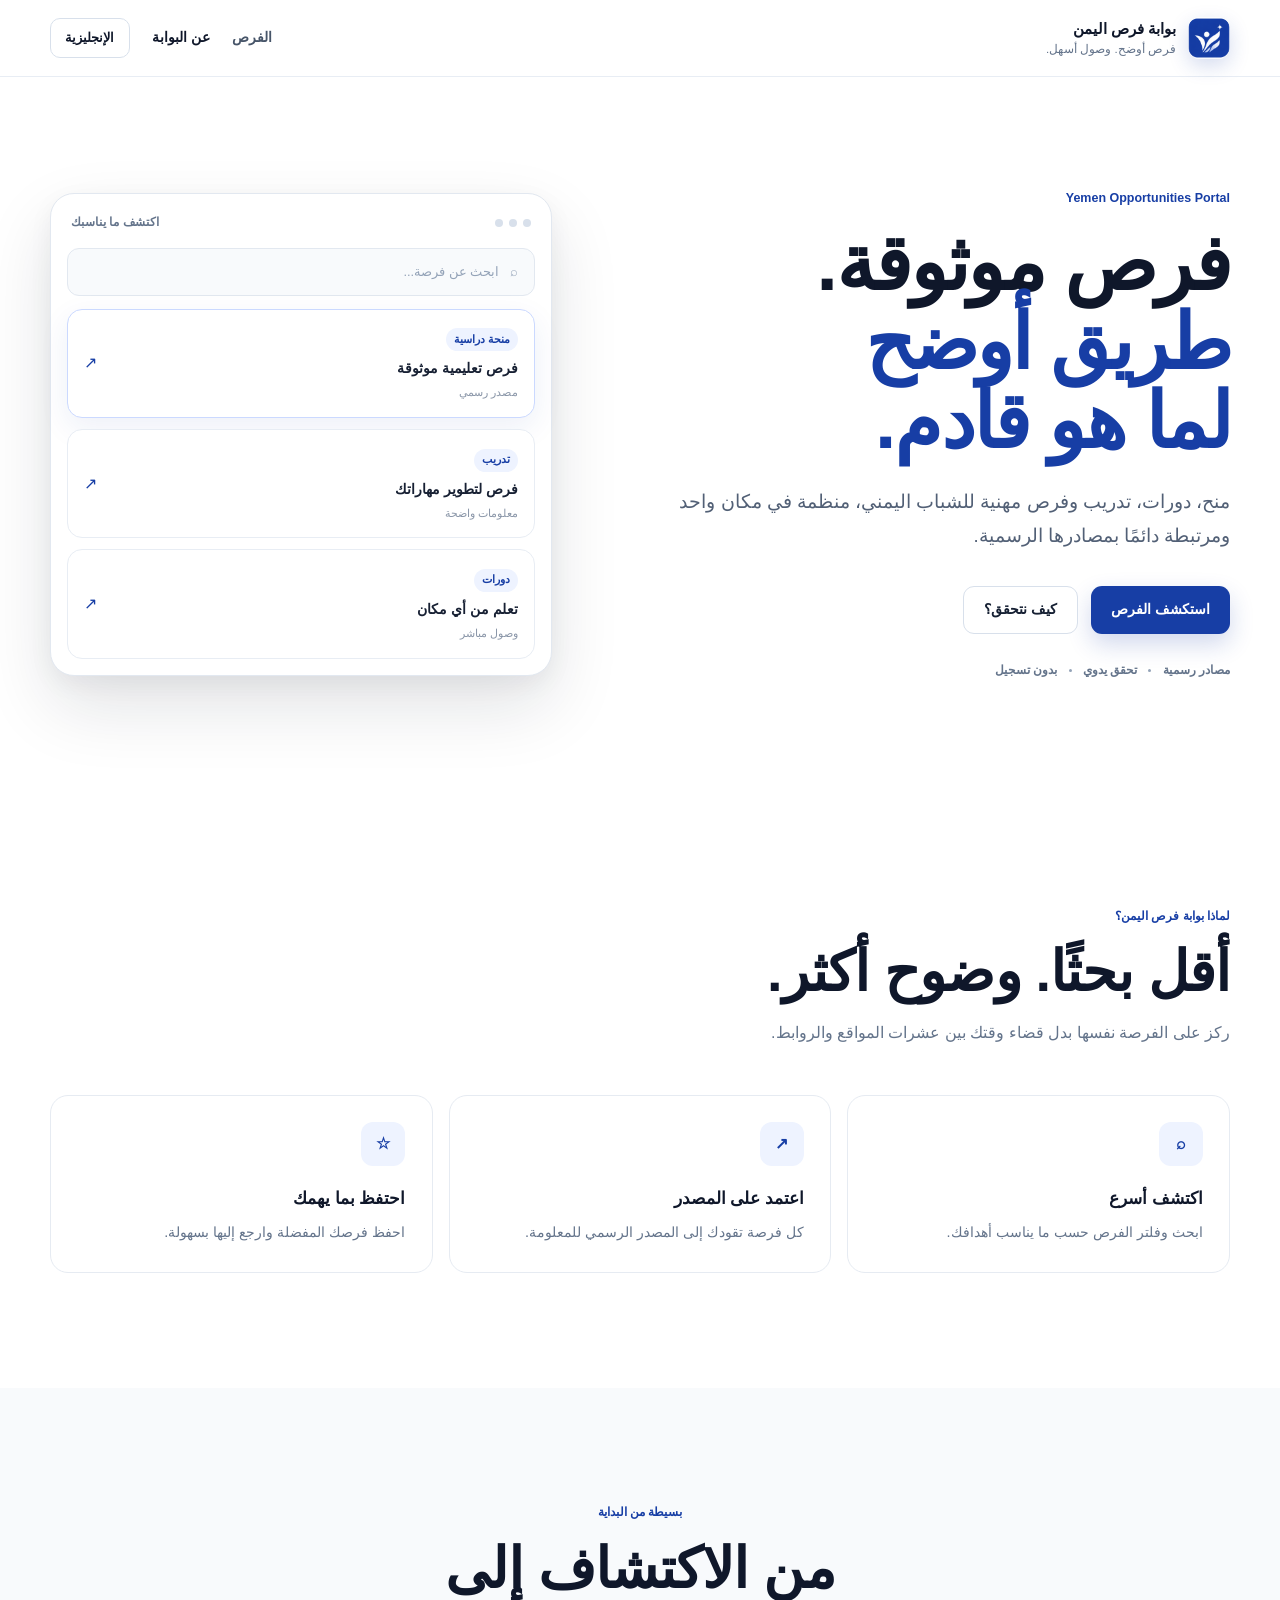
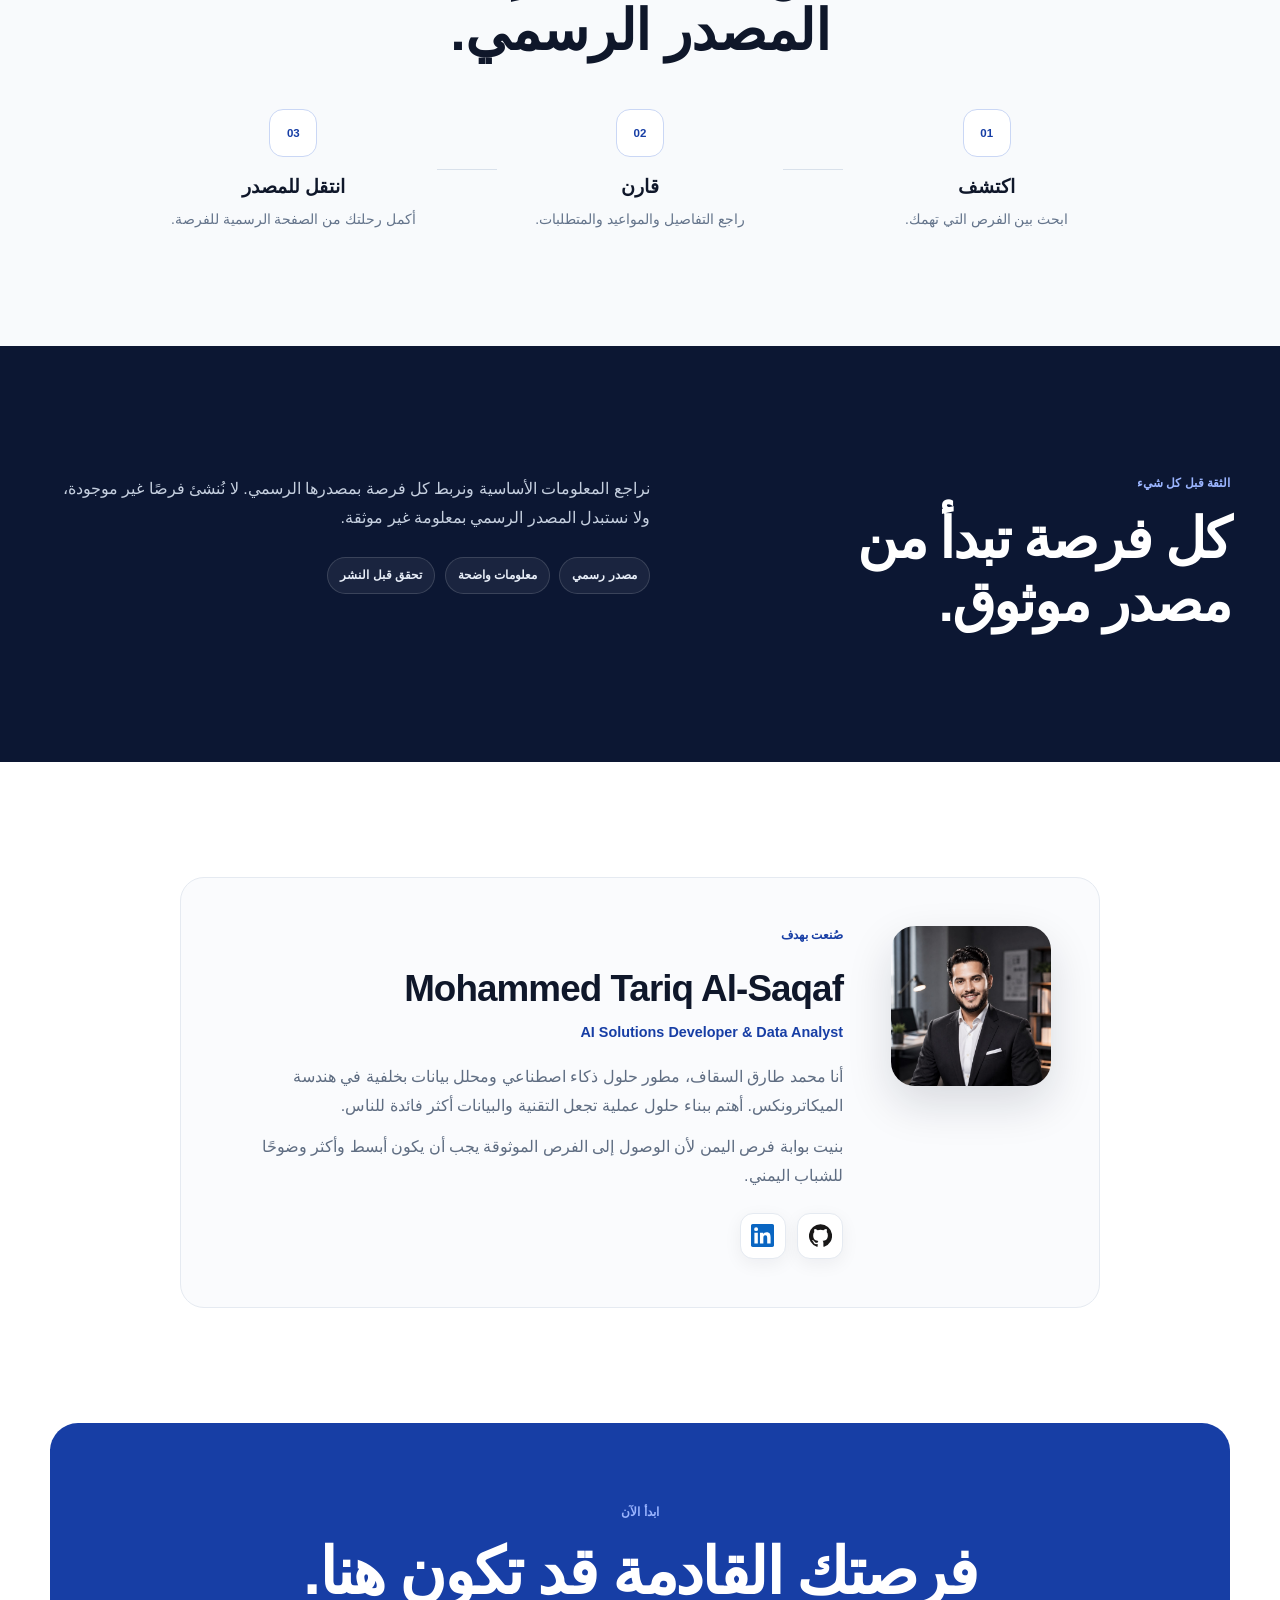
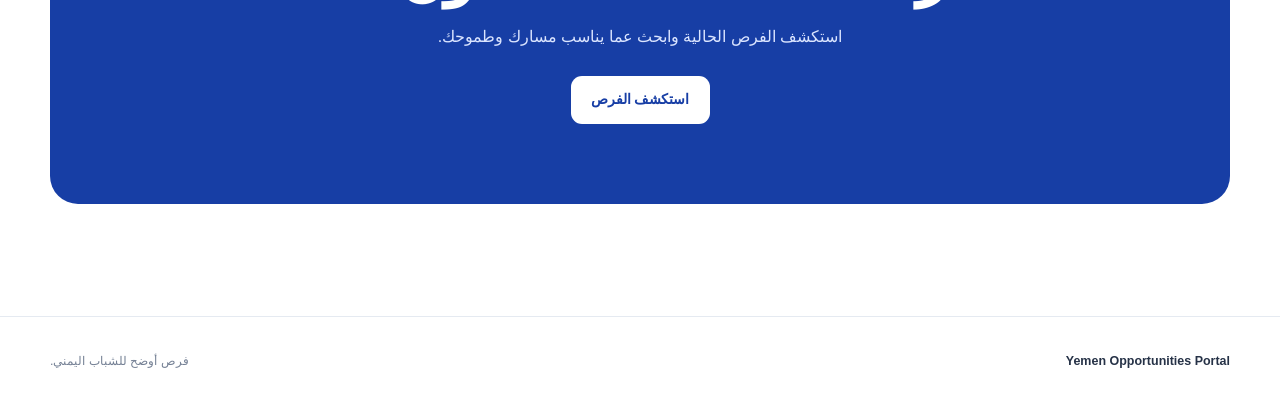
==== about.html @ e187bb05 "feat(about): add bilingual product page and shared navigation" ====
﻿<!DOCTYPE html>
<html lang="ar" dir="rtl">
<head>
  <meta charset="UTF-8">

  <meta
    name="viewport"
    content="width=device-width, initial-scale=1.0"
  >

  <meta
    name="description"
    content="بوابة فرص اليمن تساعد الطلاب والشباب اليمني على اكتشاف المنح والدورات والتدريب والفرص المهنية من مصادرها الرسمية."
  >

  <title>عن بوابة فرص اليمن</title>

  <link rel="stylesheet" href="css/styles.css">
  <link rel="stylesheet" href="css/about.css">
  <link rel="icon" href="data:,">
</head>

<body class="yp-about-page">

  <a
    href="#mainContent"
    id="skipLink"
    class="skip-link"
  >
    انتقل إلى المحتوى الرئيسي
  </a>

  <!-- Header -->
  <header class="yp-header">
    <div class="yp-shell yp-header-inner">

      <a
        href="index.html?lang=ar"
        class="yp-brand"
        data-preserve-lang
        data-base-href="index.html"
        aria-label="بوابة فرص اليمن"
      >
        <img
          src="assets/images/yemen-opportunities-logo.png"
          class="yp-brand-logo"
          alt=""
          width="42"
          height="42"
          aria-hidden="true"
        >

        <span class="yp-brand-copy">
          <strong id="siteTitle">
            بوابة فرص اليمن
          </strong>

          <small id="brandTagline">
            فرص أوضح. وصول أسهل.
          </small>
        </span>
      </a>

      <nav
        class="yp-nav"
        aria-label="التنقل الرئيسي"
      >
        <a
          href="index.html?lang=ar"
          id="homeNav"
          data-preserve-lang
          data-base-href="index.html"
        >
          الفرص
        </a>

        <span
          id="aboutNav"
          class="yp-nav-active"
          aria-current="page"
        >
          عن البوابة
        </span>

        <button
          type="button"
          id="langToggle"
          class="yp-language-button"
          aria-label="Switch language to English"
        >
          English
        </button>
      </nav>

    </div>
  </header>

  <main id="mainContent">

    <!-- Hero -->
    <section class="yp-hero">
      <div class="yp-shell yp-hero-grid">

        <div class="yp-hero-content">

          <p
            id="heroEyebrow"
            class="yp-eyebrow"
          >
            Yemen Opportunities Portal
          </p>

          <h1 class="yp-hero-title">
            <span id="heroTitlePrimary">
              فرص موثوقة.
            </span>

            <span
              id="heroTitleAccent"
              class="yp-title-accent"
            >
              طريق أوضح لما هو قادم.
            </span>
          </h1>

          <p
            id="heroDescription"
            class="yp-hero-description"
          >
            منح، دورات، تدريب وفرص مهنية للشباب اليمني،
            منظمة في مكان واحد ومرتبطة دائمًا بمصادرها
            الرسمية.
          </p>

          <div class="yp-hero-actions">

            <a
              href="index.html?lang=ar"
              id="exploreButton"
              class="yp-button yp-button-primary"
              data-preserve-lang
              data-base-href="index.html"
            >
              استكشف الفرص
            </a>

            <a
              href="#trust"
              id="trustButton"
              class="yp-button yp-button-secondary"
            >
              كيف نتحقق؟
            </a>

          </div>

          <div class="yp-trust-line">
            <span id="trustOfficial">
              مصادر رسمية
            </span>

            <i aria-hidden="true"></i>

            <span id="trustReviewed">
              تحقق يدوي
            </span>

            <i aria-hidden="true"></i>

            <span id="trustNoSignup">
              بدون تسجيل
            </span>
          </div>

        </div>

        <!-- Product visual -->
        <div
          class="yp-product-visual"
          aria-hidden="true"
        >
          <div class="yp-product-window">

            <div class="yp-window-top">
              <div class="yp-window-dots">
                <span></span>
                <span></span>
                <span></span>
              </div>

              <span id="visualHeading">
                اكتشف ما يناسبك
              </span>
            </div>

            <div class="yp-mini-search">
              <span>⌕</span>
              <span id="visualSearch">
                ابحث عن فرصة...
              </span>
            </div>

            <div class="yp-mini-card yp-mini-card-main">
              <div>
                <span
                  id="visualType1"
                  class="yp-mini-badge"
                >
                  منحة دراسية
                </span>

                <strong id="visualTitle1">
                  فرص تعليمية موثوقة
                </strong>

                <small id="visualMeta1">
                  مصدر رسمي
                </small>
              </div>

              <span class="yp-mini-arrow">↗</span>
            </div>

            <div class="yp-mini-card">
              <div>
                <span
                  id="visualType2"
                  class="yp-mini-badge"
                >
                  تدريب
                </span>

                <strong id="visualTitle2">
                  فرص لتطوير مهاراتك
                </strong>

                <small id="visualMeta2">
                  معلومات واضحة
                </small>
              </div>

              <span class="yp-mini-arrow">↗</span>
            </div>

            <div class="yp-mini-card">
              <div>
                <span
                  id="visualType3"
                  class="yp-mini-badge"
                >
                  دورات
                </span>

                <strong id="visualTitle3">
                  تعلم من أي مكان
                </strong>

                <small id="visualMeta3">
                  وصول مباشر
                </small>
              </div>

              <span class="yp-mini-arrow">↗</span>
            </div>

          </div>
        </div>

      </div>
    </section>

    <!-- Why -->
    <section class="yp-section">
      <div class="yp-shell">

        <div class="yp-section-heading">
          <p id="whyEyebrow" class="yp-eyebrow">
            لماذا بوابة فرص اليمن؟
          </p>

          <h2 id="whyTitle">
            أقل بحثًا. وضوح أكثر.
          </h2>

          <p id="whyDescription">
            ركز على الفرصة نفسها بدل قضاء وقتك بين
            عشرات المواقع والروابط.
          </p>
        </div>

        <div class="yp-feature-grid">

          <article class="yp-feature">
            <div class="yp-feature-icon" aria-hidden="true">
              ⌕
            </div>

            <h3 id="feature1Title">
              اكتشف أسرع
            </h3>

            <p id="feature1Text">
              ابحث وفلتر الفرص حسب ما يناسب أهدافك.
            </p>
          </article>

          <article class="yp-feature">
            <div class="yp-feature-icon" aria-hidden="true">
              ↗
            </div>

            <h3 id="feature2Title">
              اعتمد على المصدر
            </h3>

            <p id="feature2Text">
              كل فرصة تقودك إلى المصدر الرسمي للمعلومة.
            </p>
          </article>

          <article class="yp-feature">
            <div class="yp-feature-icon" aria-hidden="true">
              ☆
            </div>

            <h3 id="feature3Title">
              احتفظ بما يهمك
            </h3>

            <p id="feature3Text">
              احفظ فرصك المفضلة وارجع إليها بسهولة.
            </p>
          </article>

        </div>

      </div>
    </section>

    <!-- How it works -->
    <section class="yp-section yp-section-soft">
      <div class="yp-shell">

        <div class="yp-section-heading yp-heading-center">
          <p id="howEyebrow" class="yp-eyebrow">
            بسيطة من البداية
          </p>

          <h2 id="howTitle">
            من الاكتشاف إلى المصدر الرسمي.
          </h2>
        </div>

        <div class="yp-steps">

          <article class="yp-step">
            <span>01</span>
            <h3 id="step1Title">اكتشف</h3>
            <p id="step1Text">
              ابحث بين الفرص التي تهمك.
            </p>
          </article>

          <div class="yp-step-line" aria-hidden="true"></div>

          <article class="yp-step">
            <span>02</span>
            <h3 id="step2Title">قارن</h3>
            <p id="step2Text">
              راجع التفاصيل والمواعيد والمتطلبات.
            </p>
          </article>

          <div class="yp-step-line" aria-hidden="true"></div>

          <article class="yp-step">
            <span>03</span>
            <h3 id="step3Title">انتقل للمصدر</h3>
            <p id="step3Text">
              أكمل رحلتك من الصفحة الرسمية للفرصة.
            </p>
          </article>

        </div>

      </div>
    </section>

    <!-- Trust -->
    <section
      id="trust"
      class="yp-trust-section"
    >
      <div class="yp-shell yp-trust-grid">

        <div>
          <p
            id="trustSectionEyebrow"
            class="yp-eyebrow yp-eyebrow-light"
          >
            الثقة قبل كل شيء
          </p>

          <h2 id="trustSectionTitle">
            كل فرصة تبدأ من مصدر موثوق.
          </h2>
        </div>

        <div class="yp-trust-copy">
          <p id="trustSectionText">
            نراجع المعلومات الأساسية ونربط كل فرصة
            بمصدرها الرسمي. لا نُنشئ فرصًا غير موجودة،
            ولا نستبدل المصدر الرسمي بمعلومة غير موثقة.
          </p>

          <div class="yp-trust-points">
            <span id="trustPoint1">
              مصدر رسمي
            </span>

            <span id="trustPoint2">
              معلومات واضحة
            </span>

            <span id="trustPoint3">
              تحقق قبل النشر
            </span>
          </div>
        </div>

      </div>
    </section>

    <!-- Creator -->
    <section class="yp-section yp-creator-section">
      <div class="yp-shell">

        <div class="yp-creator-card">

          <img
            src="assets/images/mohammed-tariq-profile.jpg"
            class="yp-creator-photo"
            alt="Mohammed Tariq Al-Saqaf"
            width="160"
            height="160"
          >

          <div class="yp-creator-content">

            <p
              id="creatorEyebrow"
              class="yp-eyebrow"
            >
              صُنعت بهدف
            </p>

            <h2 id="creatorName">
              Mohammed Tariq Al-Saqaf
            </h2>

            <p
              id="creatorRole"
              class="yp-creator-role"
            >
              AI Solutions Developer & Data Analyst
            </p>

            <p
              id="creatorBio"
              class="yp-creator-bio"
            >
              أنا محمد طارق السقاف، مطور حلول ذكاء
              اصطناعي ومحلل بيانات بخلفية في هندسة
              الميكاترونكس. أهتم ببناء حلول عملية تجعل
              التقنية والبيانات أكثر فائدة للناس.
            </p>

            <p
              id="creatorMission"
              class="yp-creator-mission"
            >
              بنيت بوابة فرص اليمن لأن الوصول إلى الفرص
              الموثوقة يجب أن يكون أبسط وأكثر وضوحًا
              للشباب اليمني.
            </p>

            <div
              class="yp-creator-links"
              aria-label="Professional profiles"
            >
              <a
                href="https://github.com/xmohamedtariq"
                target="_blank"
                rel="noopener noreferrer"
                class="yp-social-icon-link yp-social-github"
                aria-label="Mohammed Tariq on GitHub"
                title="GitHub"
              >
                <svg
                  viewBox="0 0 24 24"
                  aria-hidden="true"
                  focusable="false"
                >
                  <path
                    fill="currentColor"
                    d="M12 .297a12 12 0 0 0-3.79 23.4c.6.113.82-.258.82-.577v-2.234c-3.338.726-4.042-1.416-4.042-1.416-.546-1.387-1.333-1.756-1.333-1.756-1.089-.745.083-.729.083-.729 1.205.085 1.839 1.237 1.839 1.237 1.07 1.834 2.807 1.304 3.492.997.108-.775.419-1.305.762-1.605-2.665-.303-5.466-1.332-5.466-5.93 0-1.31.469-2.381 1.236-3.221-.124-.303-.535-1.524.117-3.176 0 0 1.008-.322 3.301 1.23a11.5 11.5 0 0 1 6.003-.001c2.291-1.552 3.297-1.23 3.297-1.23.653 1.653.242 2.874.118 3.176.77.84 1.235 1.911 1.235 3.221 0 4.61-2.804 5.624-5.475 5.921.43.372.823 1.103.823 2.222v3.293c0 .319.216.694.825.576A12.002 12.002 0 0 0 12 .297z"
                  />
                </svg>
              </a>

              <a
                href="https://www.linkedin.com/in/mohammed-tariq-3a1a0824a/"
                target="_blank"
                rel="noopener noreferrer"
                class="yp-social-icon-link yp-social-linkedin"
                aria-label="Mohammed Tariq on LinkedIn"
                title="LinkedIn"
              >
                <svg
                  viewBox="0 0 24 24"
                  aria-hidden="true"
                  focusable="false"
                >
                  <path
                    fill="currentColor"
                    d="M20.447 20.452h-3.554v-5.569c0-1.328-.027-3.037-1.852-3.037-1.853 0-2.136 1.445-2.136 2.939v5.667H9.352V9h3.414v1.561h.047c.476-.9 1.637-1.85 3.37-1.85 3.601 0 4.267 2.37 4.267 5.455v6.286zM7.119 20.452H3.554V9h3.565v11.452zM5.337 7.433a2.062 2.062 0 1 1 0-4.124 2.062 2.062 0 0 1 0 4.124zM22.225 0H1.771C.792 0 0 .774 0 1.729v20.542C0 23.227.792 24 1.771 24h20.451C23.2 24 24 23.227 24 22.271V1.729C24 .774 23.2 0 22.225 0z"
                  />
                </svg>
              </a>
            </div>

          </div>

        </div>

      </div>
    </section>

    <!-- CTA -->
    <section class="yp-final-cta">
      <div class="yp-shell">

        <div class="yp-final-card">

          <p
            id="ctaEyebrow"
            class="yp-eyebrow yp-eyebrow-light"
          >
            ابدأ الآن
          </p>

          <h2 id="ctaTitle">
            فرصتك القادمة قد تكون هنا.
          </h2>

          <p id="ctaText">
            استكشف الفرص الحالية وابحث عما يناسب
            مسارك وطموحك.
          </p>

          <a
            href="index.html?lang=ar"
            id="ctaButton"
            class="yp-button yp-button-white"
            data-preserve-lang
            data-base-href="index.html"
          >
            استكشف الفرص
          </a>

        </div>

      </div>
    </section>

  </main>

  <footer class="yp-footer">
    <div class="yp-shell yp-footer-inner">

      <span id="footerBrand">
        Yemen Opportunities Portal
      </span>

      <span id="footerText">
        فرص أوضح للشباب اليمني.
      </span>

    </div>
  </footer>

  <script src="js/translations.js?v=20261016-2"></script>
  <script src="js/navigation.js?v=20261016-2"></script>
  <script src="js/about.js?v=20261016-2"></script>

</body>
</html>
---- css/styles.css ----
/**
 * Yemen Opportunities Portal - Stylesheet
 * Mobile-first responsive styling with CSS logical properties for seamless RTL/LTR support.
 * System font stack only - Zero CDN or external dependencies.
 */

:root {
  --color-bg: #f8fafc;
  --color-surface: #ffffff;
  --color-surface-hover: #f1f5f9;
  --color-border: #cbd5e1;
  --color-border-subtle: #e2e8f0;

  --color-text-main: #0f172a;
  --color-text-muted: #334155;
  --color-text-inverse: #ffffff;

  --color-primary: #1e40af;
  --color-primary-hover: #1e3a8a;
  --color-primary-light: #eff6ff;
  --color-primary-border: #bfdbfe;

  --color-badge-bg: #e0f2fe;
  --color-badge-text: #0369a1;

  --color-warning-bg: #fef3c7;
  --color-warning-text: #92400e;
  --color-warning-border: #fcd34d;

  --color-success-bg: #dcfce7;
  --color-success-text: #166534;

  --color-error-bg: #fee2e2;
  --color-error-text: #991b1b;

  --font-stack: -apple-system, BlinkMacSystemFont, "Segoe UI", Roboto, "Helvetica Neue", Arial, Tahoma, "Noto Sans Arabic", sans-serif;
  --radius-sm: 6px;
  --radius-md: 10px;
  --radius-lg: 14px;
  --shadow-sm: 0 1px 2px 0 rgb(0 0 0 / 0.05);
  --shadow-md: 0 4px 6px -1px rgb(0 0 0 / 0.08), 0 2px 4px -2px rgb(0 0 0 / 0.06);
  --shadow-lg: 0 10px 15px -3px rgb(0 0 0 / 0.08), 0 4px 6px -4px rgb(0 0 0 / 0.05);

  --min-touch-target: 44px;
}

/* Reset & Box Sizing */
*, *::before, *::after {
  box-sizing: border-box;
  margin: 0;
  padding: 0;
}

[hidden] {
  display: none !important;
}

html {
  font-family: var(--font-stack);
  font-size: 16px;
  line-height: 1.5;
  color: var(--color-text-main);
  background-color: var(--color-bg);
  -webkit-text-size-adjust: 100%;
}

body {
  min-height: 100vh;
  display: flex;
  flex-direction: column;
  overflow-x: hidden;
  width: 100%;
}

/* Accessibility: Skip Link */
.skip-link {
  position: absolute;
  top: -100px;
  inset-inline-start: 1rem;
  background: var(--color-primary);
  color: var(--color-text-inverse);
  padding: 0.75rem 1.25rem;
  z-index: 1000;
  border-radius: var(--radius-sm);
  text-decoration: none;
  font-weight: 600;
  transition: top 0.2s ease;
}

.skip-link:focus {
  top: 1rem;
  outline: 3px solid #facc15;
  outline-offset: 2px;
}

/* Keyboard Focus Indicators */
:focus-visible {
  outline: 3px solid var(--color-primary);
  outline-offset: 2px;
}

/* Header */
.site-header {
  background-color: var(--color-surface);
  border-bottom: 1px solid var(--color-border);
  box-shadow: var(--shadow-sm);
  width: 100%;
}

.header-container {
  max-width: 1200px;
  margin-inline: auto;
  padding: 1rem 0.75rem;
  display: flex;
  align-items: flex-start;
  justify-content: space-between;
  gap: 0.75rem;
}

.header-brand {
  flex: 1 1 auto;
  min-width: 0;
}

.site-title {
  font-size: 1.25rem;
  font-weight: 800;
  color: var(--color-primary);
  line-height: 1.25;
  overflow-wrap: break-word;
}

@media (min-width: 600px) {
  .site-title {
    font-size: 1.5rem;
  }
}

.site-subtitle {
  font-size: 0.875rem;
  color: var(--color-text-muted);
  margin-top: 0.25rem;
  line-height: 1.4;
  overflow-wrap: break-word;
}

.header-actions {
  flex: 0 0 auto;
}

.btn-lang {
  min-height: var(--min-touch-target);
  min-width: var(--min-touch-target);
  padding: 0.5rem 0.875rem;
  font-size: 0.875rem;
  font-weight: 700;
  color: var(--color-primary);
  background-color: var(--color-primary-light);
  border: 1px solid var(--color-primary-border);
  border-radius: var(--radius-sm);
  cursor: pointer;
  transition: all 0.2s ease;
  white-space: nowrap;
}

.btn-lang:hover {
  background-color: #dbeafe;
}

/* Main Content Layout */
.main-content {
  flex: 1;
  padding-block: 1.25rem 2.5rem;
  width: 100%;
}

.content-container {
  max-width: 1200px;
  margin-inline: auto;
  padding-inline: 0.75rem;
  width: 100%;
}

/* Controls Section (Search + Filters) */
.controls-section {
  margin-bottom: 1.5rem;
}

.search-container {
  margin-bottom: 1rem;
}

.search-label {
  display: block;
  font-size: 0.9375rem;
  font-weight: 700;
  color: var(--color-text-main);
  margin-bottom: 0.375rem;
}

.search-input-wrapper {
  position: relative;
  display: flex;
  align-items: center;
  width: 100%;
}

.search-input {
  width: 100%;
  min-height: var(--min-touch-target);
  padding: 0.625rem 0.875rem;
  padding-inline-end: 2.75rem;
  font-size: 0.9375rem;
  font-family: inherit;
  color: var(--color-text-main);
  background-color: var(--color-surface);
  border: 2px solid var(--color-border);
  border-radius: var(--radius-md);
  box-shadow: var(--shadow-sm);
  transition: border-color 0.2s ease, box-shadow 0.2s ease;
}

.search-input:focus {
  border-color: var(--color-primary);
  box-shadow: 0 0 0 3px rgba(30, 64, 175, 0.15);
  outline: none;
}

.clear-search-btn {
  position: absolute;
  inset-inline-end: 0.5rem;
  min-width: 32px;
  min-height: 32px;
  align-items: center;
  justify-content: center;
  background: none;
  border: none;
  font-size: 1.5rem;
  line-height: 1;
  color: var(--color-text-muted);
  cursor: pointer;
  border-radius: 50%;
}

.clear-search-btn:not([hidden]) {
  display: flex;
}

.clear-search-btn:hover {
  color: var(--color-text-main);
  background-color: var(--color-surface-hover);
}

/* Filters Card */
.filters-card {
  background-color: var(--color-surface);
  border: 1px solid var(--color-border);
  border-radius: var(--radius-md);
  padding: 1rem;
  box-shadow: var(--shadow-sm);
  width: 100%;
}

.filters-header {
  display: flex;
  align-items: center;
  justify-content: space-between;
  gap: 0.75rem;
  margin-bottom: 1rem;
  flex-wrap: wrap;
}

.filters-heading {
  font-size: 1.0625rem;
  font-weight: 700;
  color: var(--color-text-main);
}

.btn {
  display: inline-flex;
  align-items: center;
  justify-content: center;
  min-height: var(--min-touch-target);
  padding: 0.5rem 1rem;
  font-size: 0.875rem;
  font-family: inherit;
  font-weight: 600;
  border-radius: var(--radius-sm);
  border: 1px solid transparent;
  cursor: pointer;
  text-decoration: none;
  transition: all 0.2s ease;
}

.btn-primary {
  background-color: var(--color-primary);
  color: var(--color-text-inverse);
}

.btn-primary:hover {
  background-color: var(--color-primary-hover);
}

.btn-secondary {
  background-color: #f1f5f9;
  color: #1e293b;
  border-color: #cbd5e1;
}

.btn-secondary:hover {
  background-color: #e2e8f0;
}

.filters-grid {
  display: grid;
  grid-template-columns: 1fr;
  gap: 0.75rem;
  width: 100%;
}

@media (min-width: 600px) {
  .filters-grid {
    grid-template-columns: repeat(2, 1fr);
  }
}

@media (min-width: 900px) {
  .filters-grid {
    grid-template-columns: repeat(3, 1fr);
  }
}

.filter-group {
  display: flex;
  flex-direction: column;
  gap: 0.25rem;
  min-width: 0;
}

.filter-label {
  font-size: 0.8125rem;
  font-weight: 600;
  color: var(--color-text-muted);
}

.filter-select {
  width: 100%;
  min-height: var(--min-touch-target);
  padding: 0.5rem 0.625rem;
  font-size: 0.875rem;
  font-family: inherit;
  color: var(--color-text-main);
  background-color: var(--color-surface);
  border: 1px solid var(--color-border);
  border-radius: var(--radius-sm);
  cursor: pointer;
  transition: border-color 0.2s ease;
}

.filter-select:focus {
  border-color: var(--color-primary);
  outline: none;
}

/* Results Status Bar */
.results-status-bar {
  margin-bottom: 1rem;
}

.results-count {
  font-size: 1.0625rem;
  font-weight: 700;
  color: var(--color-primary);
  padding-inline-start: 0.25rem;
}

/* Opportunities Grid */
.opportunities-grid {
  display: grid;
  grid-template-columns: 1fr;
  gap: 1rem;
  width: 100%;
}

@media (min-width: 768px) {
  .opportunities-grid {
    grid-template-columns: repeat(2, 1fr);
  }
}

@media (min-width: 1100px) {
  .opportunities-grid {
    grid-template-columns: repeat(3, 1fr);
  }
}

/* Opportunity Card */
.opportunity-card {
  background-color: var(--color-surface);
  border: 1px solid var(--color-border);
  border-radius: var(--radius-lg);
  padding: 1.125rem 1rem;
  box-shadow: var(--shadow-sm);
  display: flex;
  flex-direction: column;
  gap: 0.625rem;
  transition: transform 0.2s ease, box-shadow 0.2s ease, border-color 0.2s ease;
  overflow-wrap: break-word;
  word-break: break-word;
  min-width: 0;
}

.opportunity-card:hover {
  transform: translateY(-2px);
  box-shadow: var(--shadow-md);
  border-color: var(--color-primary-border);
}

/* Card Badges Row */
.card-badges {
  display: flex;
  flex-wrap: wrap;
  gap: 0.375rem;
}

.badge {
  display: inline-block;
  padding: 0.25rem 0.5rem;
  font-size: 0.75rem;
  font-weight: 700;
  border-radius: 9999px;
  line-height: 1.2;
}

.badge-type {
  background-color: var(--color-badge-bg);
  color: var(--color-badge-text);
}

.badge-funding {
  background-color: var(--color-success-bg);
  color: var(--color-success-text);
}

.badge-delivery {
  background-color: #f3e8ff;
  color: #6b21a8;
}

.badge-closing-soon {
  background-color: var(--color-warning-bg);
  color: var(--color-warning-text);
  border: 1px solid var(--color-warning-border);
}

.badge-status {
  background-color: #e2e8f0;
  color: #334155;
}

/* Card Headings */
.card-title {
  font-size: 1.0625rem;
  font-weight: 700;
  color: var(--color-text-main);
  line-height: 1.35;
}

.card-org {
  font-size: 0.875rem;
  font-weight: 600;
  color: var(--color-text-muted);
}

/* Card Meta Details (Chips & Lists) */
.card-meta-list {
  display: flex;
  flex-wrap: wrap;
  gap: 0.375rem;
  font-size: 0.8125rem;
  color: var(--color-text-muted);
}

.meta-chip {
  background-color: #f1f5f9;
  padding: 0.25rem 0.5rem;
  border-radius: var(--radius-sm);
  font-weight: 500;
}

.meta-chip-category {
  background-color: #f0fdf4;
  color: #166534;
  border: 1px solid #bbf7d0;
}

.meta-chip-country {
  background-color: #f8fafc;
  border: 1px solid var(--color-border);
}

/* Deadline Box */
.card-deadline-box {
  background-color: #f8fafc;
  border: 1px solid var(--color-border-subtle);
  border-radius: var(--radius-sm);
  padding: 0.375rem 0.625rem;
  font-size: 0.8125rem;
  display: flex;
  align-items: center;
  justify-content: space-between;
  gap: 0.5rem;
  flex-wrap: wrap;
}

.deadline-text {
  font-weight: 600;
}

/* Short Description */
.card-description {
  font-size: 0.84375rem;
  line-height: 1.45;
  color: var(--color-text-muted);
}

/* Card Footer / Action Link */
.card-footer {
  margin-top: auto;
  padding-top: 0.5rem;
  border-top: 1px solid var(--color-border-subtle);
  display: flex;
  align-items: center;
  justify-content: space-between;
  gap: 0.5rem;
  flex-wrap: wrap;
}

.source-link {
  display: inline-flex;
  align-items: center;
  gap: 0.375rem;
  min-height: var(--min-touch-target);
  font-size: 0.875rem;
  font-weight: 700;
  color: var(--color-primary);
  text-decoration: none;
  padding: 0.25rem 0;
}

.source-link:hover {
  text-decoration: underline;
  color: var(--color-primary-hover);
}

.deadline-status-text {
  color: var(--color-text-muted);
  font-weight: 500;
}

.card-actions {
  display: flex;
  flex-wrap: wrap;
  align-items: center;
  gap: 0.5rem;
  min-width: 0;
}

.details-link {
  color: var(--color-primary);
  background-color: var(--color-primary-light);
  border-color: var(--color-primary-border);
}

.details-link:hover {
  color: var(--color-text-inverse);
  background-color: var(--color-primary);
  text-decoration: none;
}

.favorite-button {
  color: var(--color-text-main);
  background-color: var(--color-surface);
  border-color: var(--color-border);
}

.favorite-button:hover {
  background-color: var(--color-surface-hover);
}

.favorite-button[aria-pressed="true"] {
  color: #854d0e;
  background-color: #fef9c3;
  border-color: #fde047;
}

/* Empty & Error States */
.empty-state, .error-state {
  background-color: var(--color-surface);
  border: 1px solid var(--color-border);
  border-radius: var(--radius-lg);
  padding: 2.5rem 1rem;
  text-align: center;
  max-width: 500px;
  margin-inline: auto;
  box-shadow: var(--shadow-sm);
  width: 100%;
}

.empty-state-icon, .error-state-icon {
  font-size: 2.5rem;
  margin-bottom: 0.75rem;
}

.empty-title, .error-title {
  font-size: 1.125rem;
  font-weight: 700;
  color: var(--color-text-main);
  margin-bottom: 0.375rem;
}

.empty-message, .error-message {
  font-size: 0.875rem;
  color: var(--color-text-muted);
  margin-bottom: 1.25rem;
  line-height: 1.4;
}

.error-state {
  border-color: var(--color-error-bg);
  background-color: #fffaf0;
}

/* Footer */
.site-footer {
  background-color: var(--color-surface);
  border-top: 1px solid var(--color-border);
  padding-block: 1.25rem;
  margin-top: auto;
  width: 100%;
}

.footer-container {
  max-width: 1200px;
  margin-inline: auto;
  padding-inline: 0.75rem;
  text-align: center;
}

.footer-text {
  font-size: 0.8125rem;
  color: var(--color-text-muted);
  line-height: 1.4;
}

/* Screen Reader Only Utility */
.sr-only {
  position: absolute;
  width: 1px;
  height: 1px;
  padding: 0;
  margin: -1px;
  overflow: hidden;
  clip: rect(0, 0, 0, 0);
  white-space: nowrap;
  border: 0;
}


/* Opportunity Detail Page */

.detail-page-container {
  max-width: 960px;
}

.detail-navigation {
  margin-bottom: 1rem;
}

.detail-loading {
  min-height: 180px;
  display: flex;
  align-items: center;
  justify-content: center;
  padding: 2rem 1rem;
  color: var(--color-text-muted);
  font-size: 1rem;
  font-weight: 600;
  text-align: center;
}

.detail-card {
  width: 100%;
  background-color: var(--color-surface);
  border: 1px solid var(--color-border);
  border-radius: var(--radius-lg);
  box-shadow: var(--shadow-md);
  overflow: hidden;
}

.detail-header {
  padding: 1.25rem 1rem;
  background:
    linear-gradient(
      135deg,
      var(--color-primary-light),
      var(--color-surface)
    );
  border-bottom: 1px solid var(--color-border-subtle);
}

.detail-title {
  margin-top: 0.75rem;
  color: var(--color-text-main);
  font-size: clamp(1.4rem, 5vw, 2rem);
  line-height: 1.35;
  overflow-wrap: anywhere;
}

.detail-organization {
  margin-top: 0.5rem;
  color: var(--color-text-muted);
  font-size: 1rem;
  font-weight: 700;
  overflow-wrap: anywhere;
}

.detail-favorite-button {
  width: 100%;
  margin-top: 1rem;
}

.detail-section {
  padding: 1.25rem 1rem;
  border-bottom: 1px solid var(--color-border-subtle);
}

.detail-section:last-child {
  border-bottom: 0;
}

.detail-section-title {
  margin-bottom: 0.875rem;
  color: var(--color-primary);
  font-size: 1.125rem;
  line-height: 1.4;
}

.detail-description,
#detailEligibility,
#detailDeadlineNotes {
  color: var(--color-text-muted);
  line-height: 1.75;
  overflow-wrap: anywhere;
}

.detail-facts {
  display: grid;
  grid-template-columns: 1fr;
  gap: 0.75rem;
}

.detail-fact {
  min-width: 0;
  padding: 0.875rem;
  background-color: var(--color-bg);
  border: 1px solid var(--color-border-subtle);
  border-radius: var(--radius-md);
}

.detail-fact dt {
  margin-bottom: 0.375rem;
  color: var(--color-text-muted);
  font-size: 0.8125rem;
  font-weight: 700;
}

.detail-fact dd {
  margin: 0;
  color: var(--color-text-main);
  font-size: 0.9375rem;
  font-weight: 600;
  overflow-wrap: anywhere;
}

.detail-chip-list {
  display: flex;
  flex-wrap: wrap;
  gap: 0.375rem;
}

.detail-deadline-section {
  background-color: #fffdf5;
}

.detail-deadline-value {
  color: var(--color-text-main);
  font-size: 1rem;
  font-weight: 700;
  line-height: 1.6;
  overflow-wrap: anywhere;
}

.detail-deadline-date {
  direction: ltr;
  unicode-bidi: isolate;
}

.detail-deadline-status {
  color: var(--color-text-muted);
  font-weight: 600;
}

.detail-note {
  margin-top: 1rem;
  padding: 0.875rem;
  background-color: var(--color-warning-bg);
  border: 1px solid var(--color-warning-border);
  border-radius: var(--radius-md);
  color: var(--color-warning-text);
}

.detail-note strong {
  display: block;
  margin-bottom: 0.375rem;
}

.detail-actions {
  display: flex;
  flex-direction: column;
  gap: 0.75rem;
}

.detail-actions .btn {
  width: 100%;
  overflow-wrap: anywhere;
}

.detail-verification {
  margin-top: 1rem;
  color: var(--color-text-muted);
  font-size: 0.8125rem;
}

@media (min-width: 600px) {
  .detail-header,
  .detail-section {
    padding: 1.5rem;
  }

  .detail-favorite-button {
    width: auto;
  }

  .detail-facts {
    grid-template-columns: repeat(2, minmax(0, 1fr));
  }

  .detail-actions {
    flex-direction: row;
    flex-wrap: wrap;
  }

  .detail-actions .btn {
    width: auto;
  }
}

@media (min-width: 900px) {
  .detail-header,
  .detail-section {
    padding: 1.75rem 2rem;
  }
}
---- css/about.css ----
﻿/* Yemen Opportunities Portal - About Product Page */

.yp-about-page {
  background: #ffffff;
  color: #0f172a;
}

.yp-shell {
  width: min(1180px, calc(100% - 2rem));
  margin-inline: auto;
}

.yp-header {
  position: sticky;
  top: 0;
  z-index: 100;
  background: rgb(255 255 255 / 0.94);
  border-bottom: 1px solid #e8edf4;
  backdrop-filter: blur(16px);
}

.yp-header-inner {
  min-height: 76px;
  display: flex;
  align-items: center;
  justify-content: space-between;
  gap: 1.5rem;
}

.yp-brand {
  min-width: 0;
  display: flex;
  align-items: center;
  gap: 0.75rem;
  color: inherit;
  text-decoration: none;
}

.yp-brand-mark {
  width: 42px;
  height: 42px;
  flex: 0 0 42px;
  display: grid;
  place-items: center;
  border-radius: 12px;
  background: #173ea5;
  color: #fff;
  font-size: 1.1rem;
  font-weight: 800;
  box-shadow: 0 8px 24px rgb(23 62 165 / 0.18);
}

.yp-brand-copy {
  min-width: 0;
  display: flex;
  flex-direction: column;
  line-height: 1.3;
}

.yp-brand-copy strong {
  font-size: 0.95rem;
}

.yp-brand-copy small {
  margin-top: 0.15rem;
  color: #64748b;
  font-size: 0.72rem;
}

.yp-nav {
  display: flex;
  align-items: center;
  gap: 1.4rem;
  white-space: nowrap;
}

.yp-nav a,
.yp-nav-active {
  color: #475569;
  text-decoration: none;
  font-size: 0.88rem;
  font-weight: 650;
}

.yp-nav a:hover {
  color: #173ea5;
}

.yp-nav-active {
  color: #0f172a;
}

.yp-language-button {
  min-height: 40px;
  padding-inline: 0.9rem;
  border: 1px solid #d8e0eb;
  border-radius: 10px;
  background: #fff;
  color: #0f172a;
  cursor: pointer;
  font: inherit;
  font-size: 0.82rem;
  font-weight: 700;
}

.yp-language-button:hover {
  border-color: #173ea5;
}

.yp-hero {
  padding-block: clamp(4rem, 9vw, 7rem);
  overflow: hidden;
}

.yp-hero-grid {
  display: grid;
  grid-template-columns:
    minmax(0, 1.08fr)
    minmax(340px, 0.92fr);
  gap: clamp(3rem, 7vw, 6rem);
  align-items: center;
}

.yp-hero-content {
  min-width: 0;
}

.yp-eyebrow {
  margin-bottom: 1rem;
  color: #173ea5;
  font-size: 0.78rem;
  font-weight: 800;
  letter-spacing: 0.08em;
  text-transform: uppercase;
}

[dir="rtl"] .yp-eyebrow {
  letter-spacing: 0;
  text-transform: none;
}

.yp-hero-title {
  max-width: 760px;
  margin: 0;
  font-size: clamp(2.8rem, 6vw, 5.3rem);
  line-height: 1.03;
  letter-spacing: -0.055em;
  text-wrap: balance;
}

[dir="rtl"] .yp-hero-title {
  letter-spacing: -0.025em;
}

.yp-hero-title > span {
  display: block;
}

.yp-title-accent {
  color: #173ea5;
}

.yp-hero-description {
  max-width: 680px;
  margin-top: 1.5rem;
  color: #526076;
  font-size: clamp(1rem, 2vw, 1.16rem);
  line-height: 1.85;
}

.yp-hero-actions {
  display: flex;
  flex-wrap: wrap;
  gap: 0.8rem;
  margin-top: 2rem;
}

.yp-button {
  min-height: 48px;
  display: inline-flex;
  align-items: center;
  justify-content: center;
  padding-inline: 1.25rem;
  border-radius: 11px;
  text-decoration: none;
  font-size: 0.9rem;
  font-weight: 750;
  transition:
    transform 160ms ease,
    box-shadow 160ms ease,
    background-color 160ms ease;
}

.yp-button:hover {
  transform: translateY(-1px);
}

.yp-button-primary {
  background: #173ea5;
  color: #fff;
  box-shadow: 0 10px 25px rgb(23 62 165 / 0.2);
}

.yp-button-primary:hover {
  background: #123486;
}

.yp-button-secondary {
  border: 1px solid #d8e0eb;
  background: #fff;
  color: #162033;
}

.yp-button-secondary:hover {
  background: #f8fafc;
}

.yp-trust-line {
  margin-top: 1.7rem;
  display: flex;
  flex-wrap: wrap;
  align-items: center;
  gap: 0.7rem;
  color: #64748b;
  font-size: 0.78rem;
  font-weight: 650;
}

.yp-trust-line i {
  width: 3px;
  height: 3px;
  border-radius: 50%;
  background: #94a3b8;
}

.yp-product-visual {
  position: relative;
  min-width: 0;
}

.yp-product-visual::before {
  content: "";
  position: absolute;
  inset: 8% -10% -8% 10%;
  z-index: -1;
  border-radius: 50%;
  background: #eff4ff;
  filter: blur(25px);
}

.yp-product-window {
  padding: 1rem;
  border: 1px solid #e2e8f0;
  border-radius: 24px;
  background: #fff;
  box-shadow:
    0 30px 70px rgb(15 23 42 / 0.12),
    0 8px 24px rgb(15 23 42 / 0.05);
}

.yp-window-top {
  display: flex;
  align-items: center;
  justify-content: space-between;
  gap: 1rem;
  padding: 0.25rem 0.25rem 1rem;
  color: #64748b;
  font-size: 0.74rem;
  font-weight: 700;
}

.yp-window-dots {
  display: flex;
  gap: 0.35rem;
}

.yp-window-dots span {
  width: 8px;
  height: 8px;
  border-radius: 50%;
  background: #d8e0eb;
}

.yp-mini-search {
  display: flex;
  align-items: center;
  gap: 0.65rem;
  margin-bottom: 0.8rem;
  padding: 0.85rem 1rem;
  border: 1px solid #e2e8f0;
  border-radius: 12px;
  background: #f8fafc;
  color: #94a3b8;
  font-size: 0.8rem;
}

.yp-mini-card {
  min-width: 0;
  display: flex;
  align-items: center;
  justify-content: space-between;
  gap: 1rem;
  margin-top: 0.7rem;
  padding: 1rem;
  border: 1px solid #e8edf4;
  border-radius: 15px;
  background: #fff;
}

.yp-mini-card-main {
  border-color: #cbd9ff;
  box-shadow: 0 10px 30px rgb(23 62 165 / 0.08);
}

.yp-mini-card > div {
  min-width: 0;
}

.yp-mini-badge {
  display: inline-block;
  margin-bottom: 0.5rem;
  padding: 0.22rem 0.5rem;
  border-radius: 999px;
  background: #eef3ff;
  color: #173ea5;
  font-size: 0.66rem;
  font-weight: 750;
}

.yp-mini-card strong {
  display: block;
  color: #172033;
  font-size: 0.85rem;
  overflow-wrap: anywhere;
}

.yp-mini-card small {
  display: block;
  margin-top: 0.3rem;
  color: #8a96a8;
  font-size: 0.69rem;
}

.yp-mini-arrow {
  flex: 0 0 auto;
  color: #173ea5;
}

.yp-section {
  padding-block: clamp(4.5rem, 9vw, 7.5rem);
}

.yp-section-soft {
  background: #f8fafc;
}

.yp-section-heading {
  max-width: 680px;
  margin-bottom: 3rem;
}

.yp-heading-center {
  margin-inline: auto;
  text-align: center;
}

.yp-section-heading h2 {
  margin: 0;
  font-size: clamp(2rem, 4.5vw, 3.5rem);
  line-height: 1.1;
  letter-spacing: -0.04em;
  text-wrap: balance;
}

[dir="rtl"] .yp-section-heading h2 {
  letter-spacing: -0.015em;
}

.yp-section-heading > p:last-child {
  margin-top: 1rem;
  color: #64748b;
  line-height: 1.75;
}

.yp-feature-grid {
  display: grid;
  grid-template-columns: repeat(3, minmax(0, 1fr));
  gap: 1rem;
}

.yp-feature {
  min-width: 0;
  padding: 1.65rem;
  border: 1px solid #e6ebf2;
  border-radius: 18px;
  background: #fff;
  transition:
    transform 180ms ease,
    box-shadow 180ms ease,
    border-color 180ms ease;
}

.yp-feature:hover {
  transform: translateY(-3px);
  border-color: #ccd8f6;
  box-shadow: 0 18px 45px rgb(15 23 42 / 0.07);
}

.yp-feature-icon {
  width: 44px;
  height: 44px;
  display: grid;
  place-items: center;
  margin-bottom: 1.2rem;
  border-radius: 12px;
  background: #eef3ff;
  color: #173ea5;
  font-weight: 800;
}

.yp-feature h3 {
  margin: 0 0 0.6rem;
  font-size: 1.05rem;
}

.yp-feature p {
  margin: 0;
  color: #64748b;
  font-size: 0.9rem;
  line-height: 1.75;
}

.yp-steps {
  display: grid;
  grid-template-columns:
    minmax(0, 1fr)
    60px
    minmax(0, 1fr)
    60px
    minmax(0, 1fr);
  align-items: center;
  max-width: 980px;
  margin-inline: auto;
}

.yp-step {
  min-width: 0;
  text-align: center;
}

.yp-step > span {
  display: inline-grid;
  place-items: center;
  width: 48px;
  height: 48px;
  margin-bottom: 1rem;
  border: 1px solid #cad7f5;
  border-radius: 14px;
  background: #fff;
  color: #173ea5;
  font-size: 0.72rem;
  font-weight: 800;
}

.yp-step h3 {
  margin-bottom: 0.45rem;
}

.yp-step p {
  color: #64748b;
  font-size: 0.86rem;
  line-height: 1.6;
}

.yp-step-line {
  height: 1px;
  background: #d9e1eb;
}

.yp-trust-section {
  padding-block: clamp(5rem, 10vw, 8rem);
  background: #0c1733;
  color: #fff;
}

.yp-trust-grid {
  display: grid;
  grid-template-columns:
    minmax(0, 0.9fr)
    minmax(0, 1.1fr);
  gap: clamp(2rem, 7vw, 6rem);
  align-items: start;
}

.yp-eyebrow-light {
  color: #9bb5ff;
}

.yp-trust-section h2 {
  max-width: 560px;
  margin: 0;
  font-size: clamp(2rem, 4.5vw, 3.5rem);
  line-height: 1.12;
  letter-spacing: -0.035em;
  text-wrap: balance;
}

.yp-trust-copy > p {
  color: #c5cfdf;
  line-height: 1.85;
  font-size: 1rem;
}

.yp-trust-points {
  display: flex;
  flex-wrap: wrap;
  gap: 0.6rem;
  margin-top: 1.5rem;
}

.yp-trust-points span {
  padding: 0.55rem 0.75rem;
  border: 1px solid rgb(255 255 255 / 0.14);
  border-radius: 999px;
  background: rgb(255 255 255 / 0.06);
  color: #e8eef8;
  font-size: 0.74rem;
  font-weight: 650;
}

.yp-creator-section {
  background: #fff;
}

.yp-creator-card {
  display: grid;
  grid-template-columns: auto minmax(0, 1fr);
  gap: clamp(1.5rem, 5vw, 3rem);
  max-width: 920px;
  margin-inline: auto;
  padding: clamp(1.5rem, 5vw, 3rem);
  border: 1px solid #e5eaf1;
  border-radius: 24px;
  background: #fafbfd;
}

.yp-creator-monogram {
  width: 96px;
  height: 96px;
  display: grid;
  place-items: center;
  border-radius: 24px;
  background: #173ea5;
  color: #fff;
  font-size: 1.4rem;
  font-weight: 800;
  box-shadow: 0 16px 35px rgb(23 62 165 / 0.18);
}

.yp-creator-content {
  min-width: 0;
}

.yp-creator-content h2 {
  margin: 0;
  font-size: clamp(1.6rem, 3vw, 2.3rem);
  letter-spacing: -0.025em;
}

.yp-creator-role {
  margin-top: 0.35rem;
  color: #173ea5;
  font-size: 0.9rem;
  font-weight: 750;
}

.yp-creator-bio,
.yp-creator-mission {
  max-width: 700px;
  color: #5f6d82;
  line-height: 1.8;
}

.yp-creator-bio {
  margin-top: 1.25rem;
}

.yp-creator-mission {
  margin-top: 0.75rem;
}

.yp-creator-links {
  display: flex;
  flex-wrap: wrap;
  gap: 1rem;
  margin-top: 1.25rem;
}

.yp-text-link {
  color: #173ea5;
  text-decoration: none;
  font-size: 0.85rem;
  font-weight: 750;
}

.yp-text-link:hover {
  text-decoration: underline;
}

.yp-final-cta {
  padding-block: 0 clamp(4rem, 9vw, 7rem);
}

.yp-final-card {
  padding: clamp(2rem, 7vw, 5rem);
  border-radius: 28px;
  background: #173ea5;
  color: #fff;
  text-align: center;
  overflow: hidden;
}

.yp-final-card h2 {
  max-width: 760px;
  margin: 0 auto;
  font-size: clamp(2rem, 5vw, 4rem);
  line-height: 1.08;
  letter-spacing: -0.04em;
  text-wrap: balance;
}

.yp-final-card > p:not(.yp-eyebrow) {
  max-width: 620px;
  margin: 1rem auto 1.6rem;
  color: #dbe5ff;
  line-height: 1.7;
}

.yp-button-white {
  background: #fff;
  color: #173ea5;
}

.yp-button-white:hover {
  box-shadow: 0 10px 30px rgb(0 0 0 / 0.15);
}

.yp-footer {
  border-top: 1px solid #e5eaf1;
  background: #fff;
}

.yp-footer-inner {
  min-height: 90px;
  display: flex;
  justify-content: space-between;
  align-items: center;
  gap: 1rem;
  color: #758195;
  font-size: 0.78rem;
}

.yp-footer-inner > span:first-child {
  color: #263247;
  font-weight: 750;
}

@media (max-width: 900px) {
  .yp-hero-grid,
  .yp-trust-grid {
    grid-template-columns: 1fr;
  }

  .yp-product-visual {
    max-width: 620px;
    width: 100%;
    margin-inline: auto;
  }

  .yp-feature-grid {
    grid-template-columns: 1fr;
  }

  .yp-steps {
    grid-template-columns: 1fr;
    gap: 1.5rem;
  }

  .yp-step-line {
    width: 1px;
    height: 32px;
    margin-inline: auto;
  }
}

@media (max-width: 680px) {
  .yp-shell {
    width: min(100% - 1.25rem, 1180px);
  }

  .yp-header-inner {
    min-height: 68px;
  }

  .yp-brand-copy small {
    display: none;
  }

  .yp-nav {
    gap: 0.65rem;
  }

  .yp-nav a,
  .yp-nav-active {
    display: none;
  }

  .yp-language-button {
    min-height: 38px;
  }

  .yp-hero {
    padding-block: 3.5rem 4.5rem;
  }

  .yp-hero-title {
    font-size: clamp(2.35rem, 12vw, 3.6rem);
  }

  .yp-hero-actions {
    flex-direction: column;
  }

  .yp-hero-actions .yp-button {
    width: 100%;
  }

  .yp-product-window {
    border-radius: 18px;
  }

  .yp-creator-card {
    grid-template-columns: 1fr;
  }

  .yp-creator-monogram {
    width: 76px;
    height: 76px;
    border-radius: 20px;
  }

  .yp-footer-inner {
    padding-block: 1.5rem;
    flex-direction: column;
    justify-content: center;
    text-align: center;
  }
}

@media (prefers-reduced-motion: reduce) {
  .yp-button,
  .yp-feature {
    transition: none;
  }
}

/* =========================================================
   Final Brand Assets
   ========================================================= */

.yp-brand-logo {
  width: 42px;
  height: 42px;
  flex: 0 0 42px;
  display: block;
  object-fit: cover;
  border-radius: 12px;
  box-shadow:
    0 7px 20px rgb(23 62 165 / 0.18);
}

.yp-creator-photo {
  width: 160px;
  height: 160px;
  display: block;
  object-fit: cover;
  object-position: center;
  border-radius: 24px;
  box-shadow:
    0 18px 45px rgb(15 23 42 / 0.14);
}

.yp-creator-links {
  display: flex;
  align-items: center;
  gap: 0.7rem;
  margin-top: 1.4rem;
}

.yp-social-icon-link {
  width: 46px;
  height: 46px;
  display: inline-flex;
  align-items: center;
  justify-content: center;
  border: 1px solid #e5eaf1;
  border-radius: 13px;
  background: #fff;
  text-decoration: none;
  box-shadow:
    0 5px 18px rgb(15 23 42 / 0.06);
  transition:
    transform 160ms ease,
    box-shadow 160ms ease,
    border-color 160ms ease;
}

.yp-social-icon-link svg {
  width: 23px;
  height: 23px;
  display: block;
}

.yp-social-github {
  color: #181717;
}

.yp-social-linkedin {
  color: #0a66c2;
}

.yp-social-icon-link:hover {
  transform: translateY(-2px);
  border-color: #cbd5e1;
  box-shadow:
    0 10px 24px rgb(15 23 42 / 0.10);
}

.yp-social-icon-link:focus-visible {
  outline: 3px solid rgb(23 62 165 / 0.28);
  outline-offset: 3px;
}

@media (max-width: 680px) {
  .yp-creator-photo {
    width: 110px;
    height: 110px;
    border-radius: 20px;
  }

  .yp-social-icon-link {
    width: 44px;
    height: 44px;
  }
}
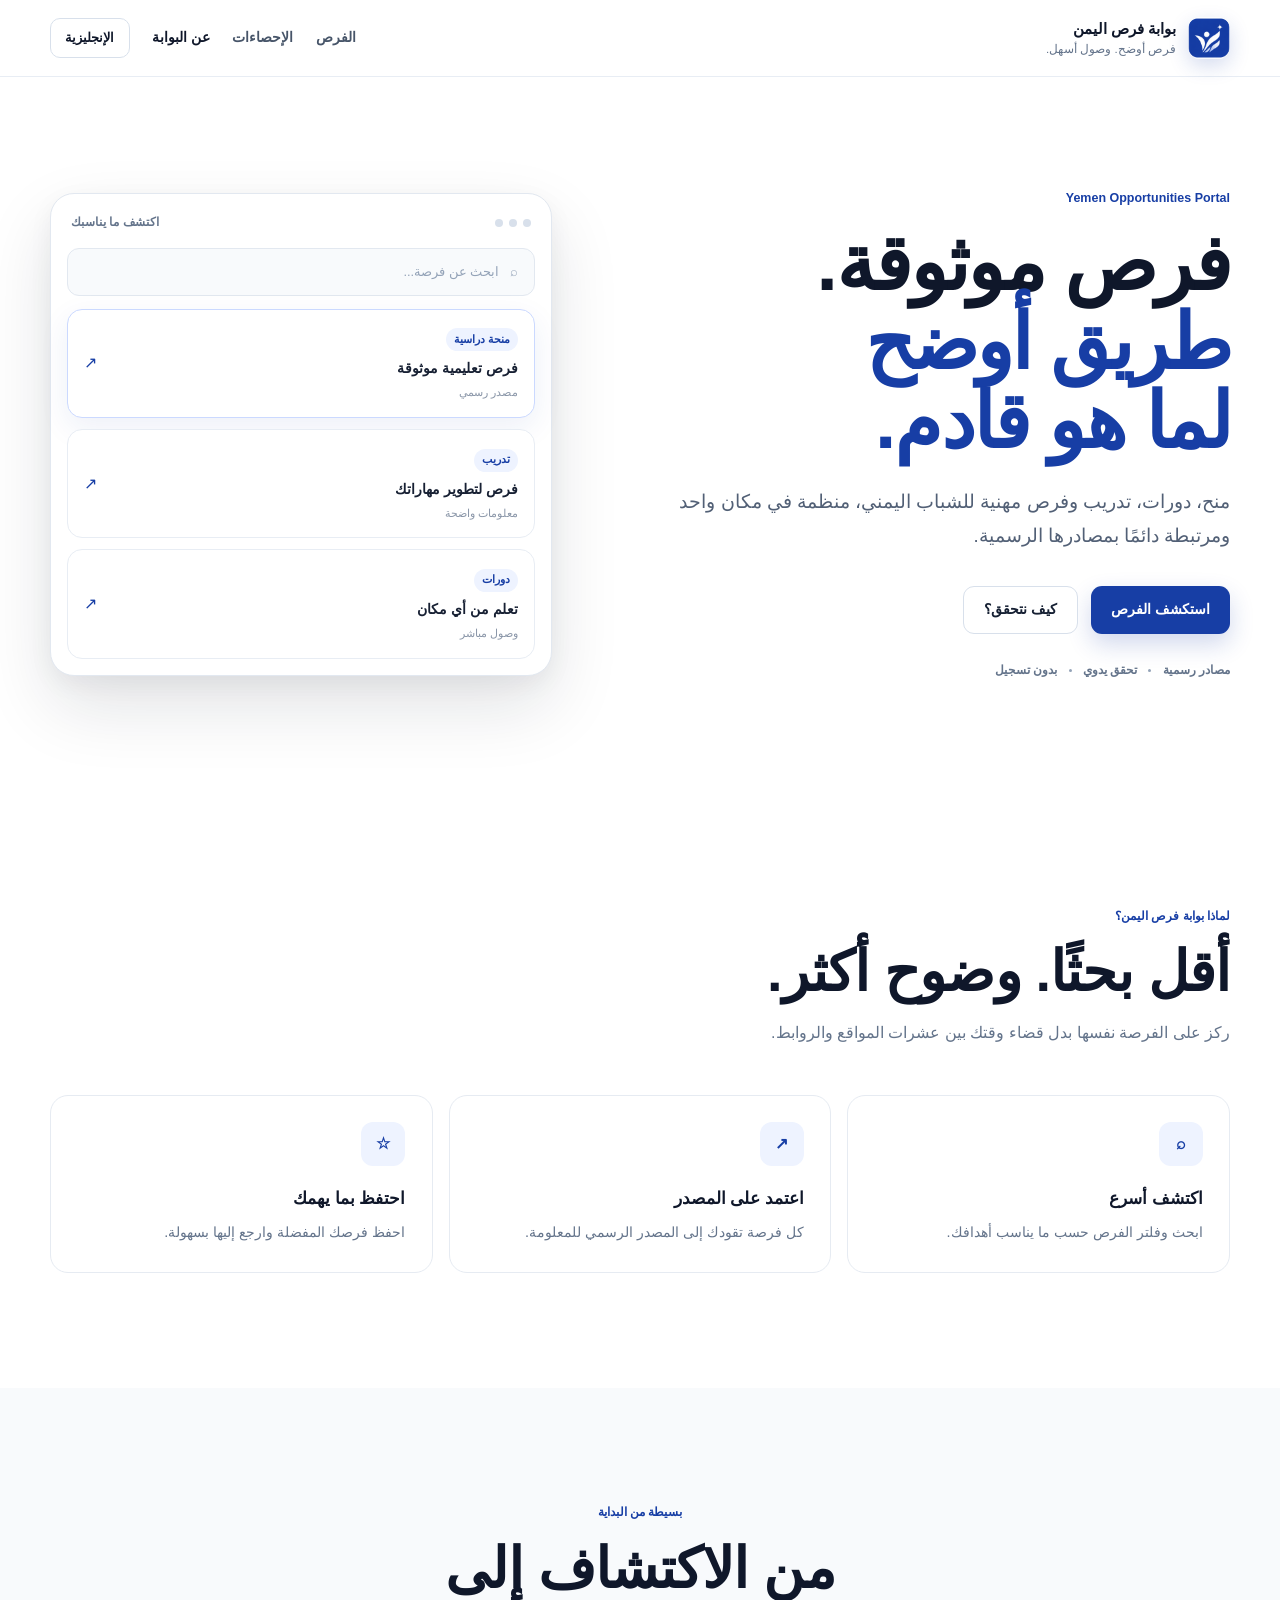
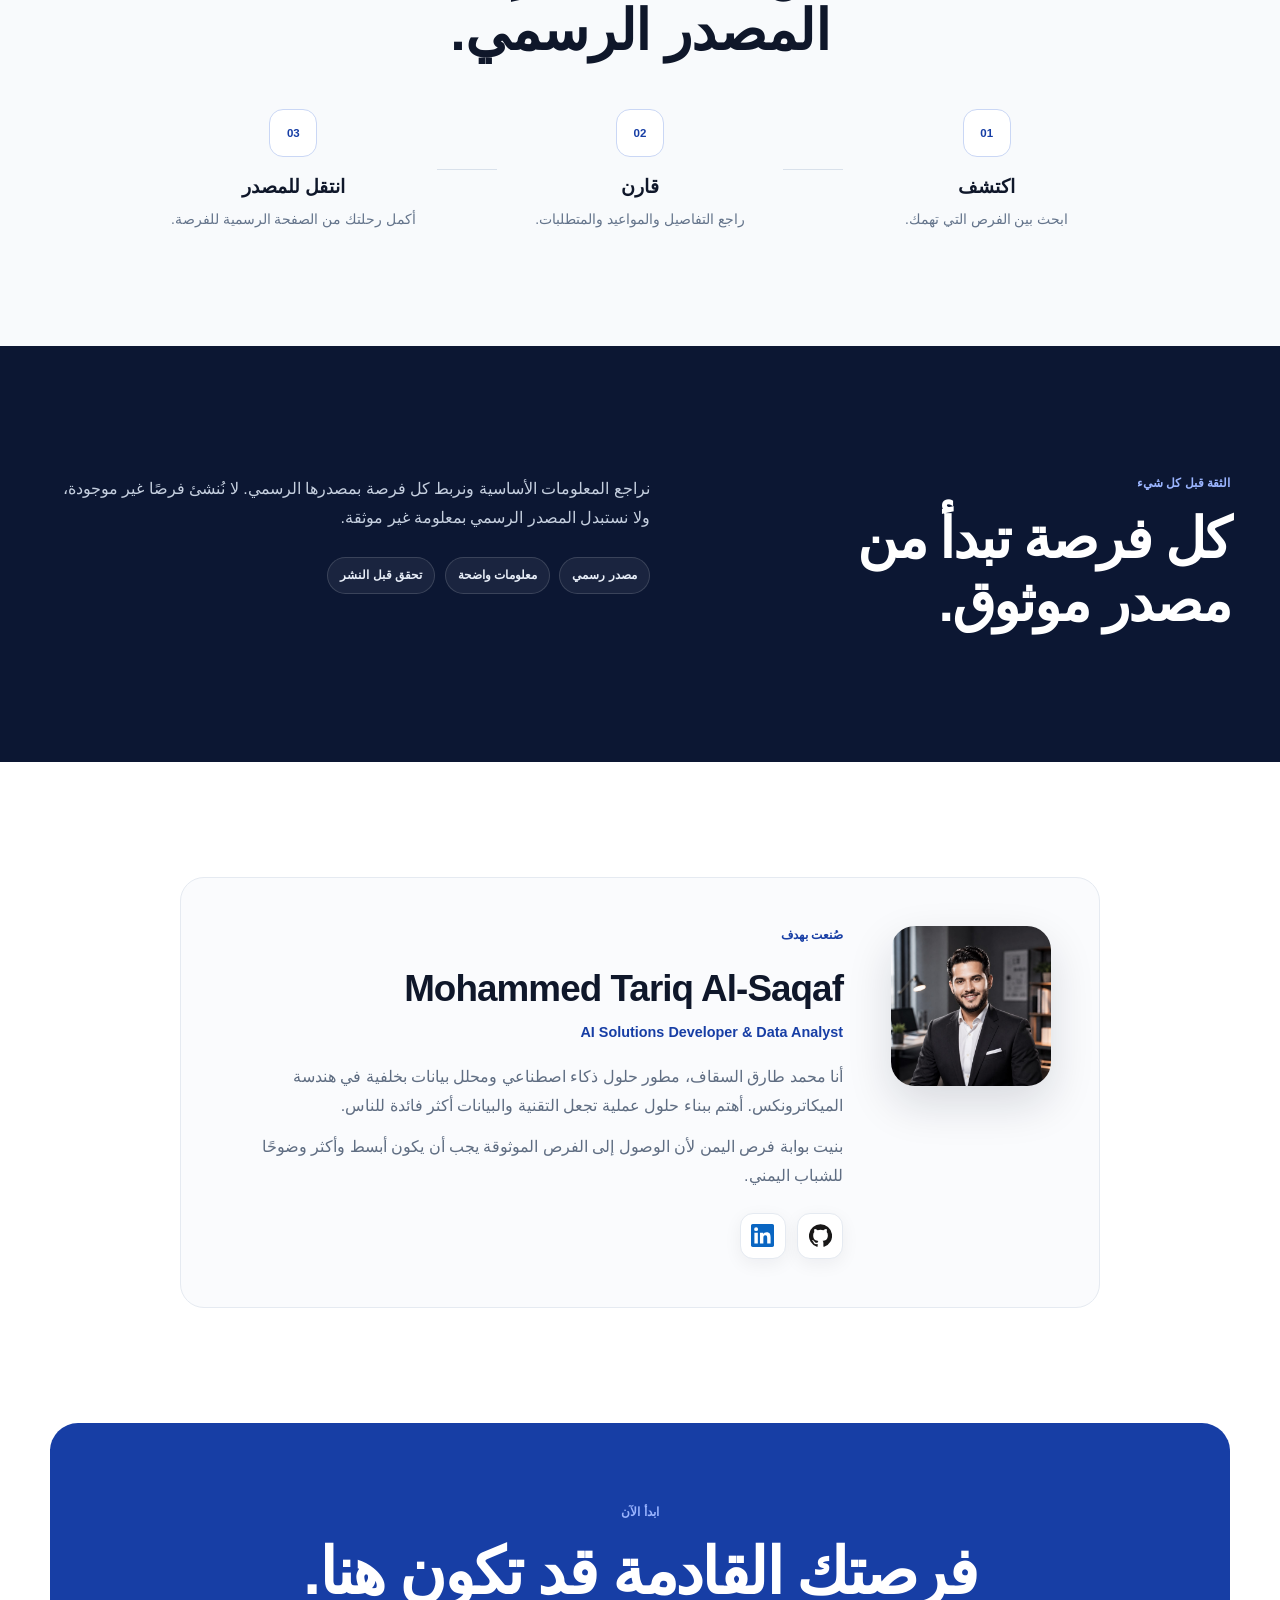
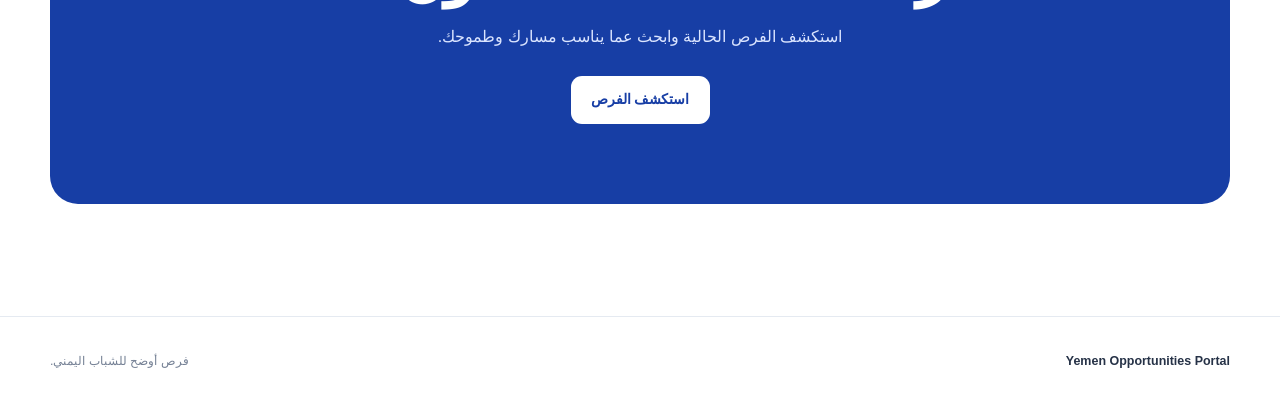
==== commit 1b13350e: "feat(statistics): add bilingual opportunity dashboard" ====
--- a/about.html
+++ b/about.html
@@ -1,4 +1,4 @@
-﻿<!DOCTYPE html>
+<!DOCTYPE html>
 <html lang="ar" dir="rtl">
 <head>
   <meta charset="UTF-8">
@@ -72,6 +72,17 @@
           data-base-href="index.html"
         >
           الفرص
+        </a>
+
+        <a
+          href="statistics.html?lang=ar"
+          id="statisticsNav"
+          class="nav-statistics-link"
+          data-preserve-lang
+          data-base-href="statistics.html"
+        >
+          <span class="nav-label-ar">الإحصاءات</span>
+          <span class="nav-label-en">Statistics</span>
         </a>
 
         <span
--- a/css/about.css
+++ b/css/about.css
@@ -1,4 +1,4 @@
-﻿/* Yemen Opportunities Portal - About Product Page */
+/* Yemen Opportunities Portal - About Product Page */
 
 .yp-about-page {
   background: #ffffff;
@@ -854,3 +854,17 @@
   }
 }
 
+
+
+/* Statistics bilingual navigation */
+.nav-statistics-link .nav-label-en {
+  display: none;
+}
+
+html[lang="en"] .nav-statistics-link .nav-label-ar {
+  display: none;
+}
+
+html[lang="en"] .nav-statistics-link .nav-label-en {
+  display: inline;
+}
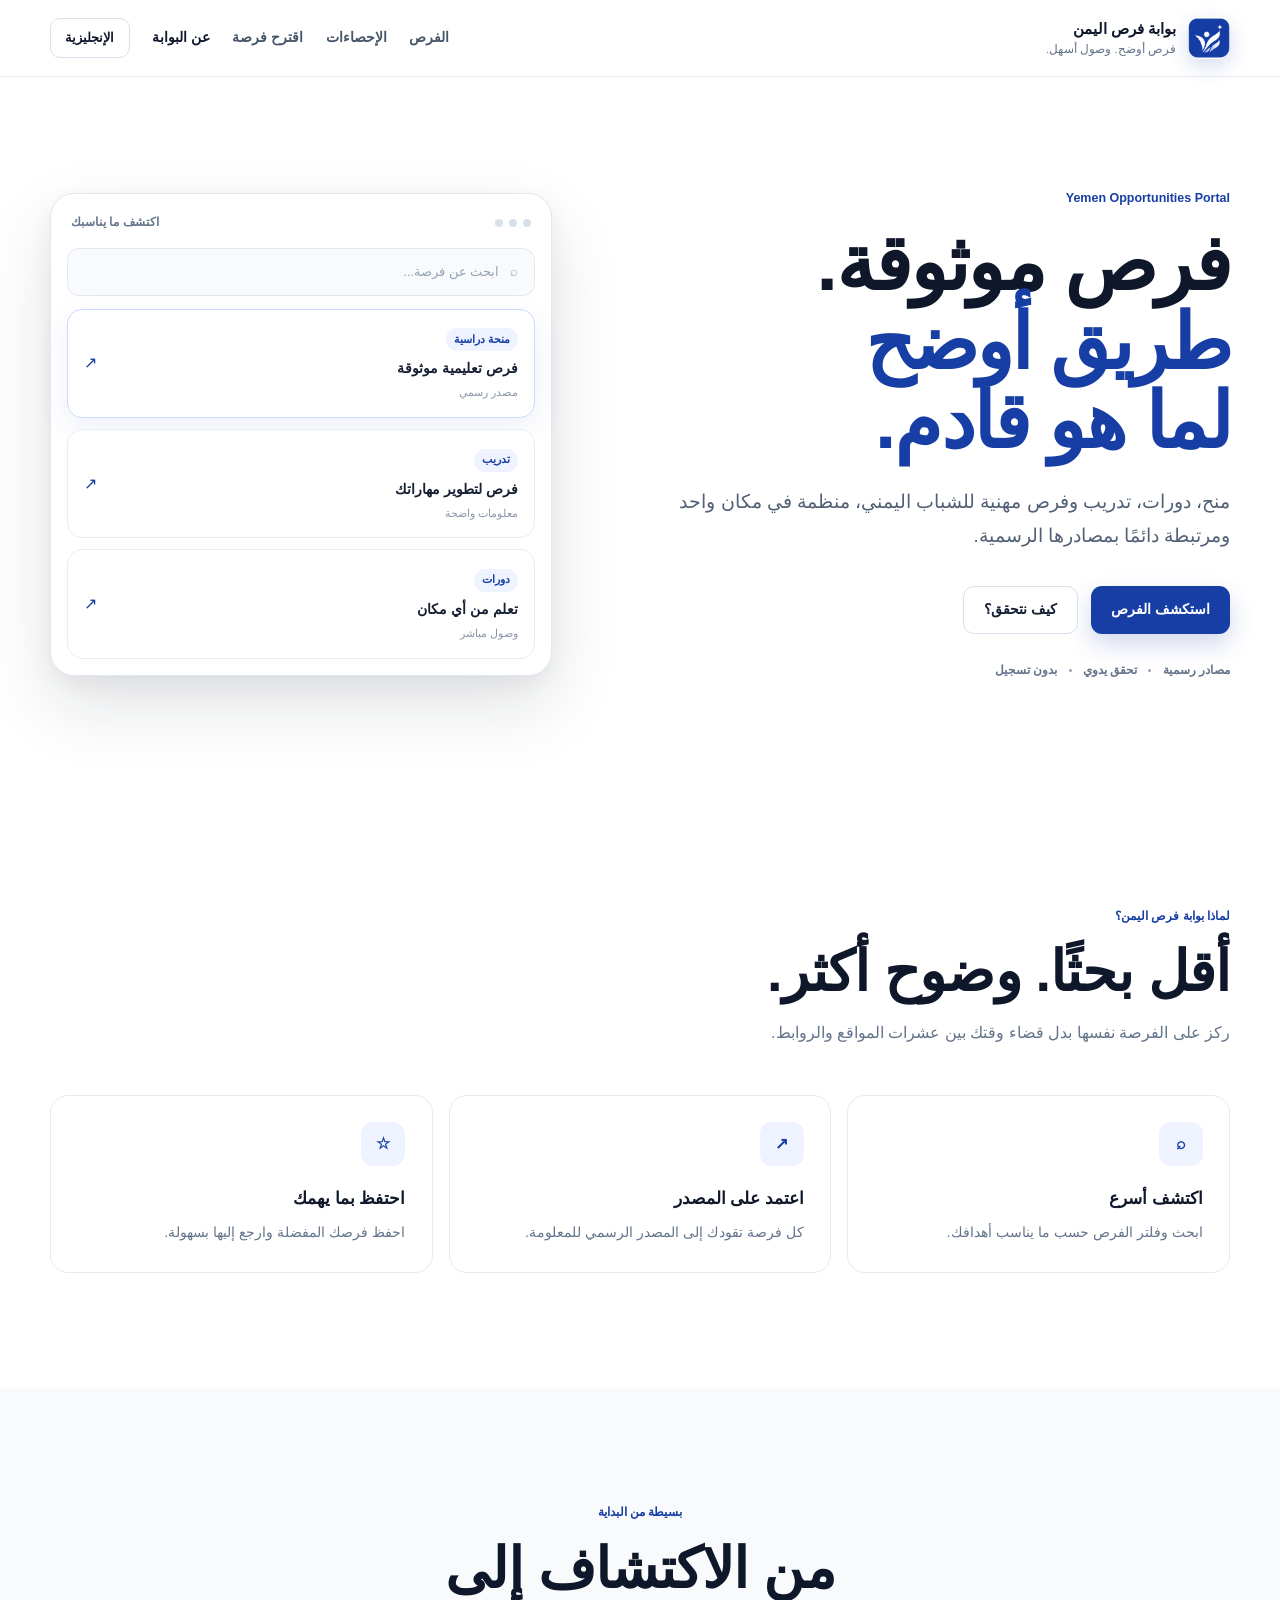
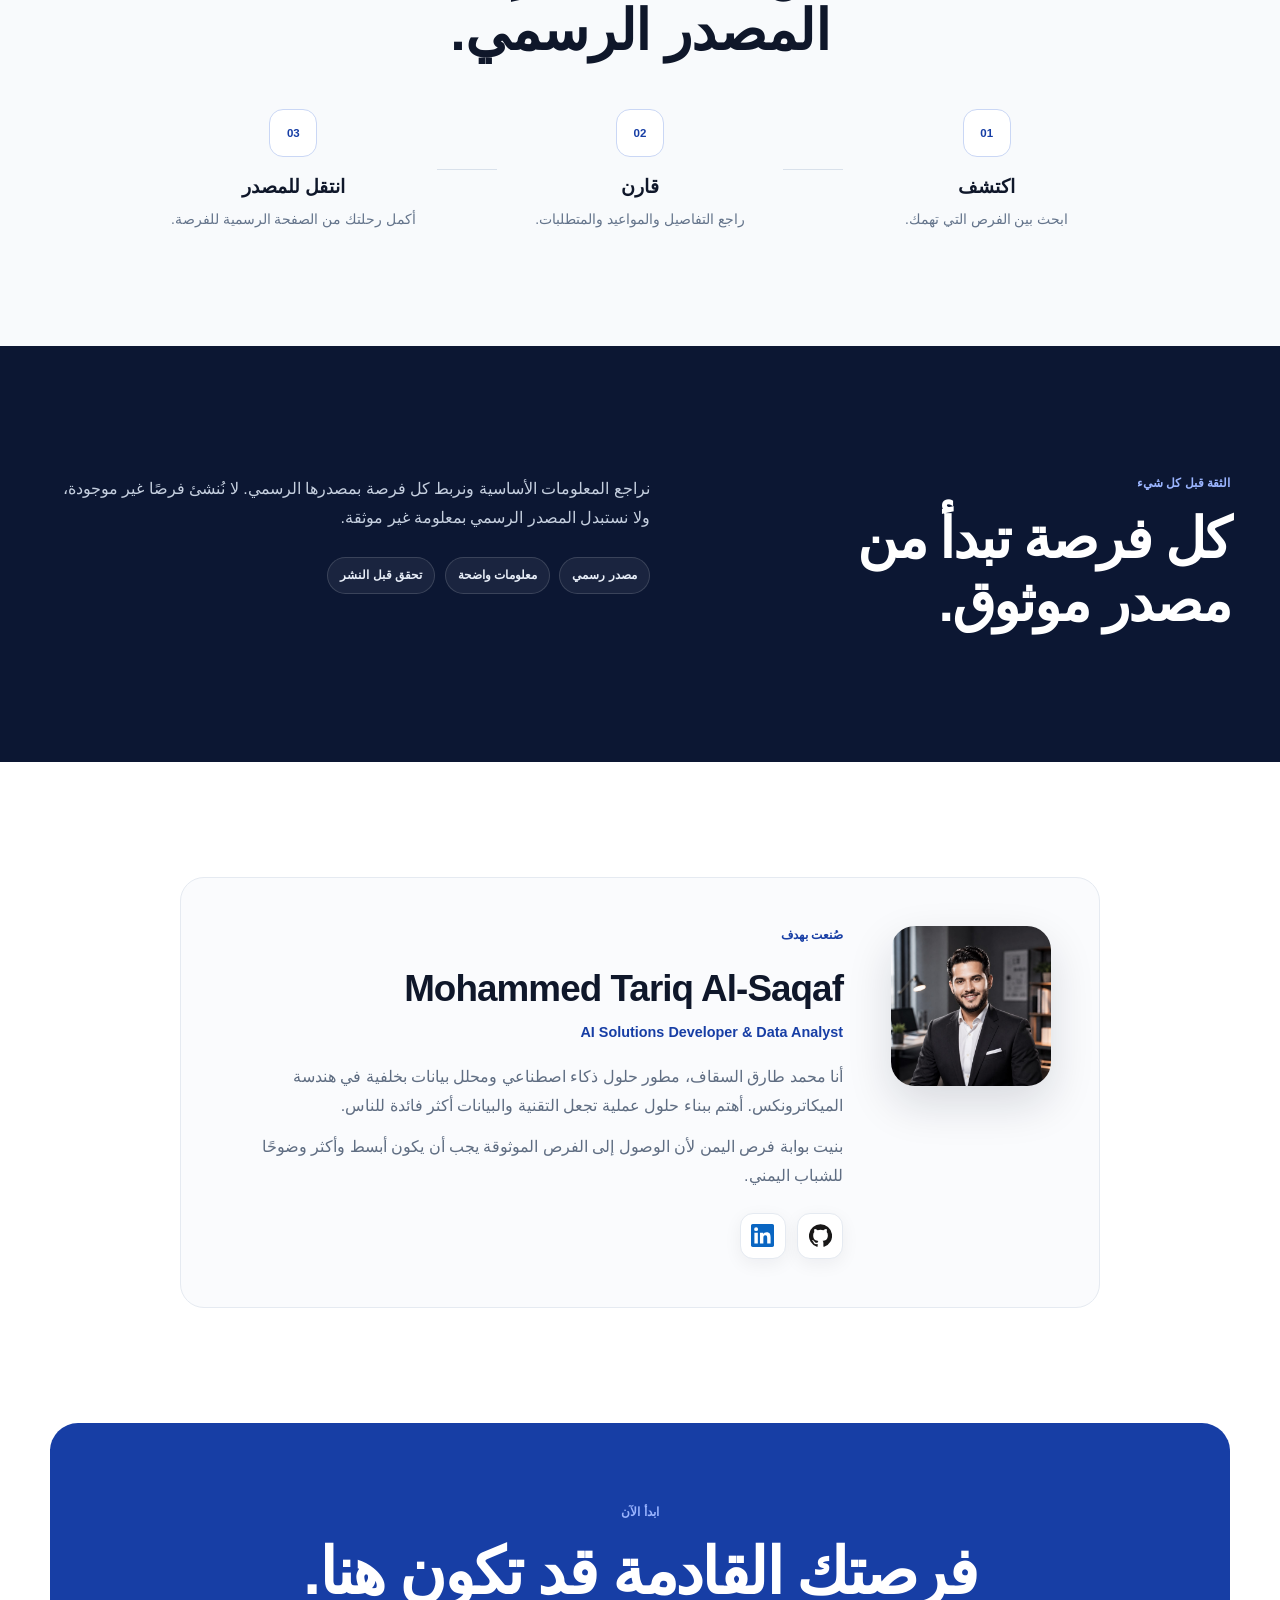
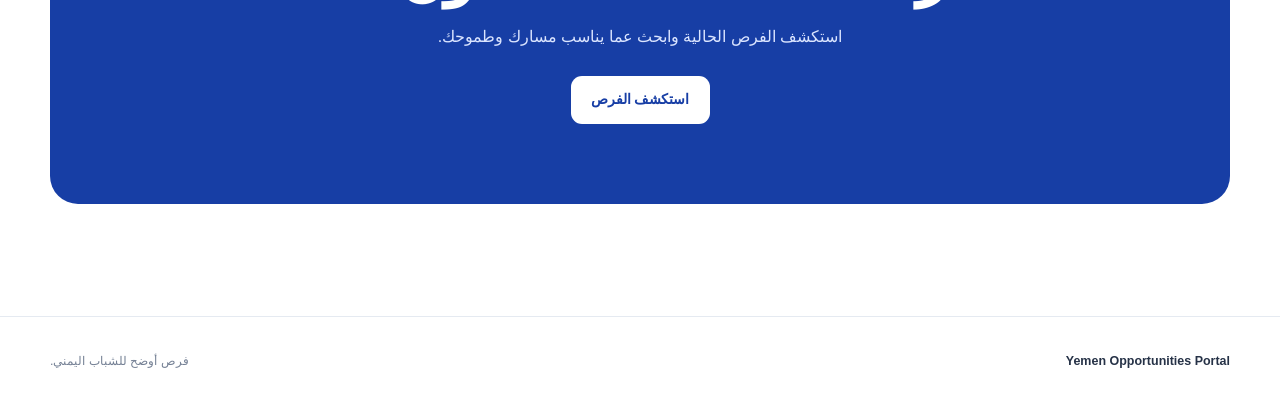
==== commit 8821a082: "feat(suggestions): add manually reviewed opportunity submissions" ====
--- a/about.html
+++ b/about.html
@@ -83,6 +83,18 @@
         >
           <span class="nav-label-ar">الإحصاءات</span>
           <span class="nav-label-en">Statistics</span>
+        </a>
+
+        <a
+          href="suggest.html?lang=ar"
+          id="suggestNav"
+          class="nav-suggest-link"
+          data-suggest-link
+          data-preserve-lang
+          data-base-href="suggest.html"
+        >
+          <span class="nav-label-ar">اقترح فرصة</span>
+          <span class="nav-label-en">Suggest</span>
         </a>
 
         <span
--- a/css/about.css
+++ b/css/about.css
@@ -868,3 +868,17 @@
 html[lang="en"] .nav-statistics-link .nav-label-en {
   display: inline;
 }
+
+
+/* Suggest bilingual navigation */
+.nav-suggest-link .nav-label-en {
+  display: none;
+}
+
+html[lang="en"] .nav-suggest-link .nav-label-ar {
+  display: none;
+}
+
+html[lang="en"] .nav-suggest-link .nav-label-en {
+  display: inline;
+}
